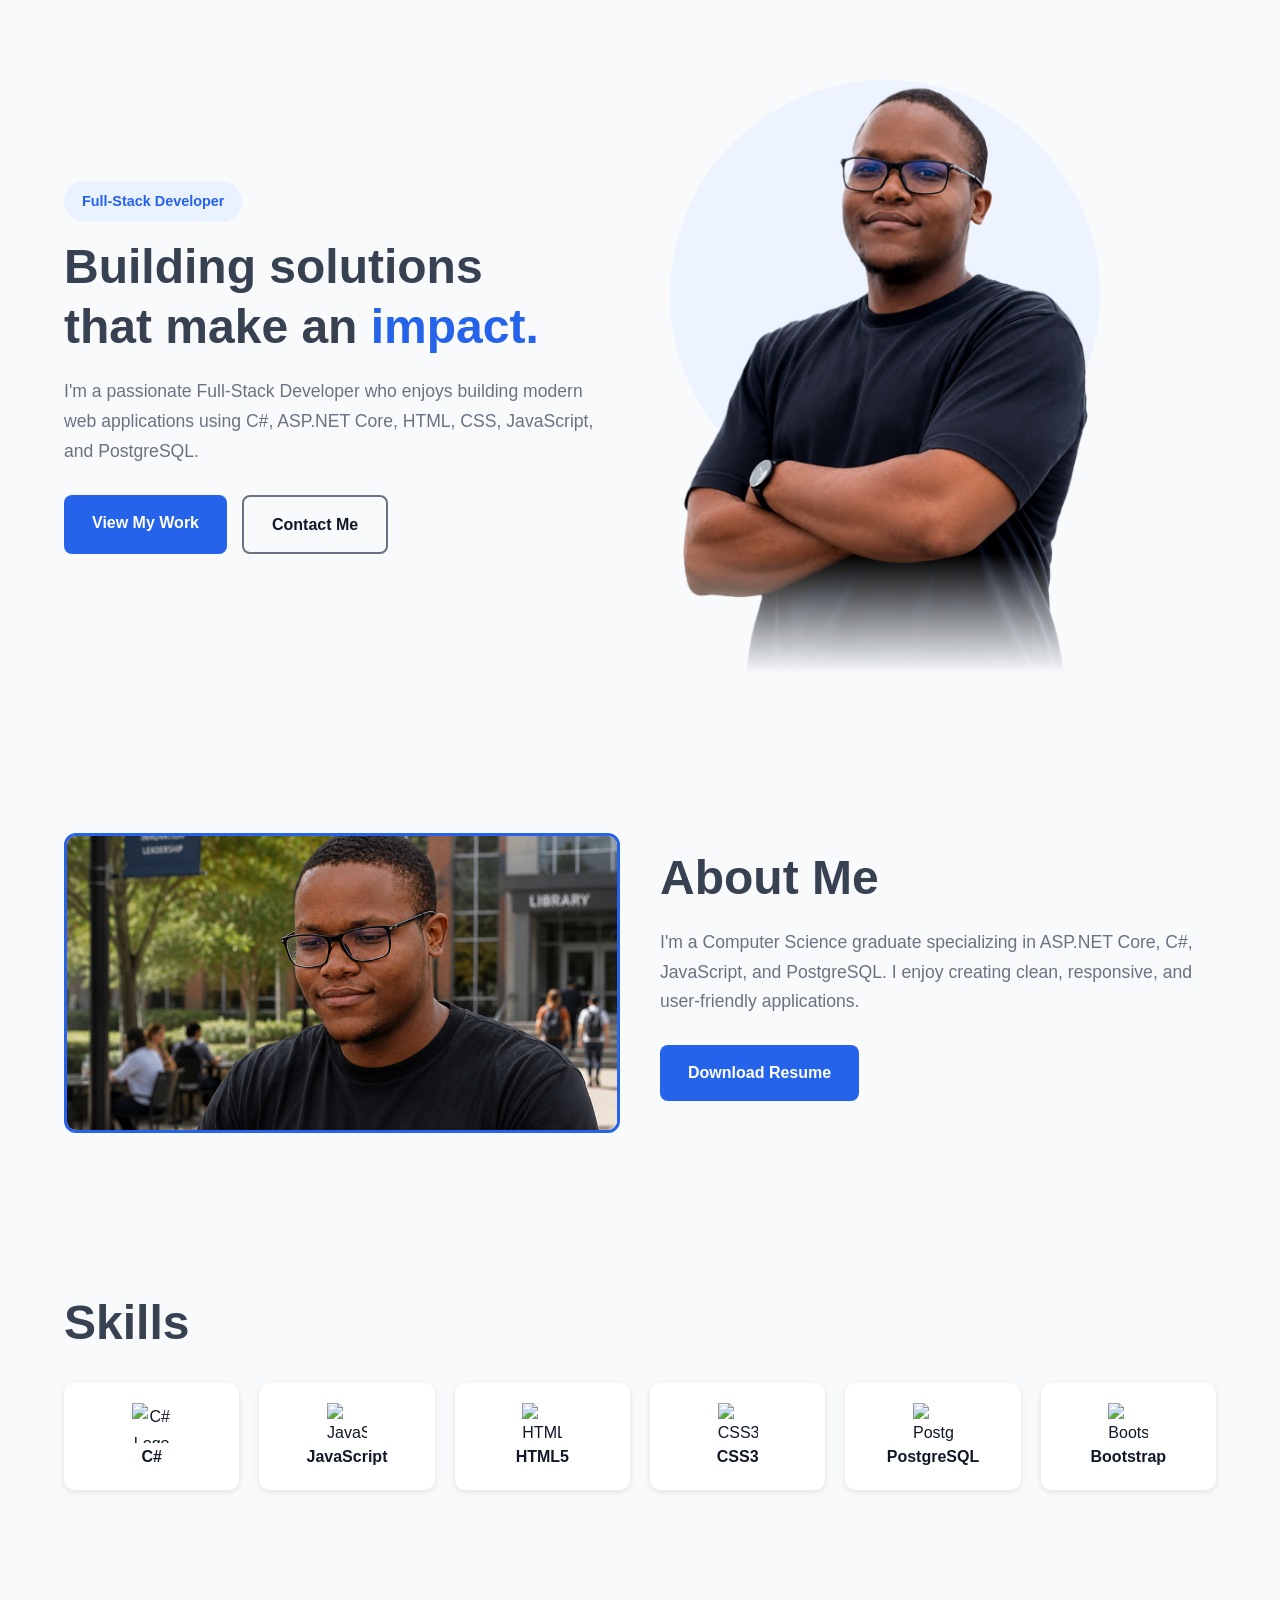
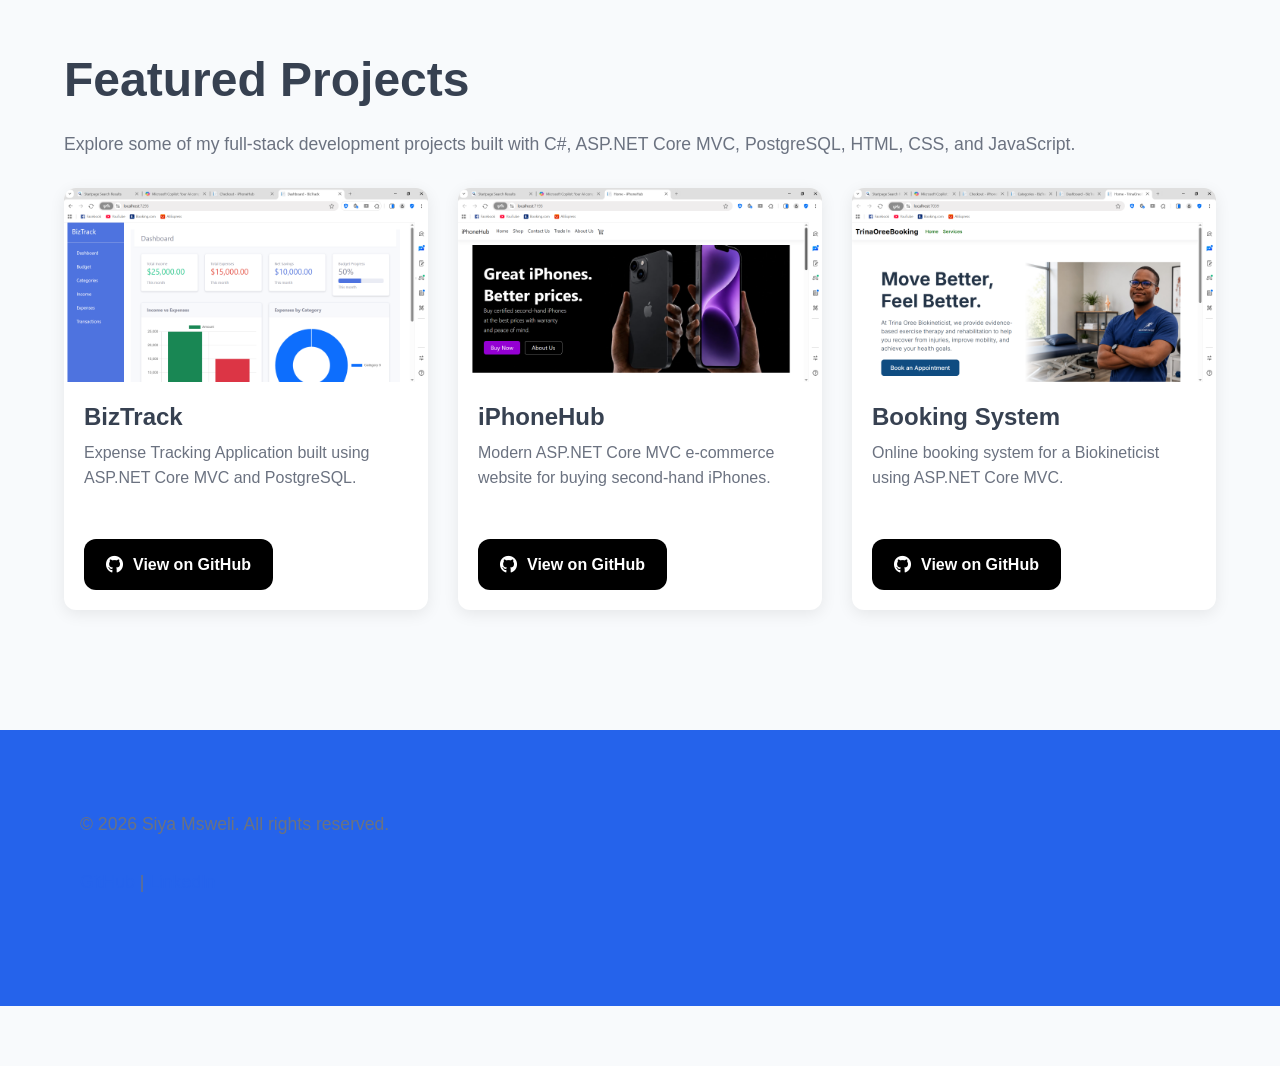
==== index.html @ 5620de7c "Refactor index.html structure and content" ====
<!DOCTYPE html>
<html lang="en">
<head>
  <meta charset="UTF-8">
  <meta name="viewport" content="width=device-width, initial-scale=1.0">
  <title>Home</title>

  <!-- Styles -->
  <link rel="stylesheet" href="style.css">
  <link rel="stylesheet" href="https://cdnjs.cloudflare.com/ajax/libs/font-awesome/6.7.2/css/all.min.css">
</head>
<body>

  <!-- HERO -->
  <section class="hero">
    <div class="container hero-grid">

      <!-- Hero Content -->
      <div class="hero-text fade-up">
        <span class="badge">Full-Stack Developer</span>
        <h1>
          Building solutions <br>
          that make an <span>impact.</span>
        </h1>
        <p>
          I'm a passionate Full-Stack Developer who enjoys building
          modern web applications using C#, ASP.NET Core, HTML, CSS,
          JavaScript, and PostgreSQL.
        </p>
        <div class="buttons">
          <a href="projects.html" class="btn-primary">View My Work</a>
          <a href="contact.html" class="btn-outline">Contact Me</a>
        </div>
      </div>

      <!-- Hero Image -->
      <div class="hero-image fade-right">
        <div class="circle"></div>
        <img src="Heroman.png" alt="Illustration of a Full-Stack Developer">
      </div>

    </div>
  </section>

  <!-- ABOUT -->
  <section class="about container">
    <div class="about-grid">

      <div class="about-image fade-left">
        <img src="AboutUs.png" alt="About Me">
      </div>

      <div class="about-text fade-right">
        <div class="section-title">
          <h1>About Me</h1>
        </div>
        <p>
          I'm a Computer Science graduate specializing in
          ASP.NET Core, C#, JavaScript, and PostgreSQL.
          I enjoy creating clean, responsive, and user-friendly applications.
        </p>
        <div class="buttons">
          <a href="Siyabonga J Msweli CV (2026).pdf" download class="btn-primary">
            Download Resume
          </a>
        </div>
      </div>

    </div>
  </section>

  <!-- SKILLS -->
  <section class="skills container">
    <div class="section-title fade-up">
      <h1>Skills</h1>
    </div>

    <div class="skills-grid">
      <div class="skill fade-up">
        <img src="https://cdn.jsdelivr.net/gh/devicons/devicon/icons/csharp/csharp-original.svg" alt="C# Logo">
        <span>C#</span>
      </div>
      <div class="skill fade-up">
        <img src="https://cdn.jsdelivr.net/gh/devicons/devicon/icons/javascript/javascript-original.svg" alt="JavaScript Logo">
        <span>JavaScript</span>
      </div>
      <div class="skill fade-up">
        <img src="https://cdn.jsdelivr.net/gh/devicons/devicon/icons/html5/html5-original.svg" alt="HTML5 Logo">
        <span>HTML5</span>
      </div>
      <div class="skill fade-up">
        <img src="https://cdn.jsdelivr.net/gh/devicons/devicon/icons/css3/css3-original.svg" alt="CSS3 Logo">
        <span>CSS3</span>
      </div>
      <div class="skill fade-up">
        <img src="https://cdn.jsdelivr.net/gh/devicons/devicon/icons/postgresql/postgresql-original.svg" alt="PostgreSQL Logo">
        <span>PostgreSQL</span>
      </div>
      <div class="skill fade-up">
        <img src="https://cdn.jsdelivr.net/gh/devicons/devicon/icons/bootstrap/bootstrap-original.svg" alt="Bootstrap Logo">
        <span>Bootstrap</span>
      </div>
    </div>
  </section>

  <!-- PROJECTS -->
  <section class="projects container">
    <div class="section-title fade-up">
      <h1>Featured Projects</h1>
      <p>
        Explore some of my full-stack development projects built with
        C#, ASP.NET Core MVC, PostgreSQL, HTML, CSS, and JavaScript.
      </p>
    </div>

    <div class="project-grid">

      <!-- BizTrack -->
      <div class="project-card fade-up">
        <img src="BizTrack pic.png" alt="BizTrack Project Screenshot">
        <div class="content">
          <h3>BizTrack</h3>
          <p>Expense Tracking Application built using ASP.NET Core MVC and PostgreSQL.</p>
          <a href="https://github.com/composure21/BizTrack" target="_blank" rel="noopener noreferrer" class="github-btn">
            <i class="fab fa-github"></i>
            <span>View on GitHub</span>
          </a>
        </div>
      </div>

      <!-- iPhoneHub -->
      <div class="project-card fade-up">
        <img src="iPhoneHub Pic.png" alt="iPhoneHub Project Screenshot">
        <div class="content">
          <h3>iPhoneHub</h3>
          <p>Modern ASP.NET Core MVC e-commerce website for buying second-hand iPhones.</p>
          <a href="https://github.com/composure21/iPhoneHub" target="_blank" rel="noopener noreferrer" class="github-btn">
            <i class="fab fa-github"></i>
            <span>View on GitHub</span>
          </a>
        </div>
      </div>

      <!-- Booking System -->
      <div class="project-card fade-up">
        <img src="TOB pic.png" alt="Booking System Project Screenshot">
        <div class="content">
          <h3>Booking System</h3>
          <p>Online booking system for a Biokineticist using ASP.NET Core MVC.</p>
          <a href="https://github.com/composure21/trinaoreebookingsystem" target="_blank" rel="noopener noreferrer" class="github-btn">
            <i class="fab fa-github"></i>
            <span>View on GitHub</span>
          </a>
        </div>
      </div>

    </div>
  </section>

<footer>
  <p>&copy; 2026 Siya Msweli. All rights reserved.</p>
  <p>
    <a href="https://github.com/composure21">GitHub</a> |
    <a href="https://linkedin.com/in/siya-msweli25">LinkedIn</a>
  </p>
</footer>
  
  <!-- INTERSECTION OBSERVER -->
  <script>
    const observer = new IntersectionObserver(entries => {
      entries.forEach(entry => {
        if (entry.isIntersecting) {
          entry.target.classList.add("show");
        }
      });
    }, { threshold: 0.2 });

    document.querySelectorAll(".fade-up, .fade-left, .fade-right")
      .forEach(el => observer.observe(el));
  </script>

</body>
</html>
---- style.css ----
html {
    font-size: 14px;
    position: relative;
    min-height: 100%;
}

@media (min-width: 768px) {
    html {
        font-size: 16px;
    }
}

:root {
    --primary: #2563eb; /* refined blue */
    --dark: #111827; /* deep gray for text */
    --gray: #6b7280; /* neutral gray for body text */
    --light: #f8fafc; /* soft background */
    --accent: #374151; /* accent for headings */
}

/* Reset */
* {
    margin: 0;
    padding: 0;
    box-sizing: border-box;
}

body {
    font-family: 'Inter', 'Segoe UI', sans-serif; /* modern, professional font */
    background: var(--light);
    color: var(--dark);
    margin-bottom: 60px;
    line-height: 1.7;
}

/* Navbar */
nav {
    background-color: #333;
    padding: 10px;
}

    nav ul {
        list-style: none;
        display: flex;
        justify-content: center;
        margin: 0;
        padding: 0;
    }

        nav ul li {
            margin: 0 15px;
        }

            nav ul li a {
                color: #fff;
                text-decoration: none;
                font-weight: bold;
            }

                nav ul li a:hover {
                    color: #00bfff;
                }

footer {
    background-color: #2563eb;
    color: #fff;
    text-align: center;
    padding: 80px;
    margin-top: 40px;
}

    footer a {
        color: #2563eb;
        text-decoration: none;
    }

        footer a:hover {
            text-decoration: underline;
        }

/* Global Typography */
h1, h2, h3, h4 {
    font-weight: 700;
    line-height: 1.25;
    margin-bottom: 20px;
    color: var(--accent);
    text-align: left;
}

h1 {
    font-size: 3rem;
}

h2 {
    font-size: 2.4rem;
    color: #fff;
}

h3 {
    font-size: 1.8rem;
}

h4 {
    font-size: 1.4rem;
}

    h1 span, h2 span, h3 span, h4 span {
        color: var(--primary);
    }

p {
    font-size: 1.1rem;
    color: var(--gray);
    margin-bottom: 28px;
    text-align: left;
}

/* Container */
.container {
    width: 90%;
    max-width: 1200px;
    margin: auto;
}

/* Section spacing */
section {
    padding: 80px 0;
}

/* Buttons */
.btn-primary {
    background: var(--primary);
    color: #fff;
    padding: 14px 28px;
    border-radius: 8px;
    text-decoration: none;
    font-weight: 600;
    transition: background 0.3s ease;
}

    .btn-primary:hover {
        background: #1e40af; /* darker blue hover */
    }

.btn-outline {
    border: 2px solid var(--gray);
    padding: 14px 28px;
    border-radius: 8px;
    text-decoration: none;
    color: var(--dark);
    font-weight: 600;
    transition: all 0.3s ease;
}

    .btn-outline:hover {
        background: var(--gray);
        color: #fff;
    }

/* Hero */
.hero-grid {
    display: grid;
    grid-template-columns: 1fr 1fr;
    align-items: center;
    gap: 60px;
}

.badge {
    display: inline-block;
    background: #eaf1ff;
    color: var(--primary);
    padding: 8px 18px;
    border-radius: 30px;
    font-size: .9rem;
    font-weight: 600;
    margin-bottom: 15px;
}

.hero-image img {
    width: 430px;
    border-radius: 12px;
    display: block;
    -webkit-mask-image: linear-gradient(to bottom, rgba(0,0,0,1) 80%, rgba(0,0,0,0) 100%);
    mask-image: linear-gradient(to bottom, rgba(0,0,0,1) 80%, rgba(0,0,0,0) 100%);
}

.circle {
    width: 430px;
    height: 430px;
    background: #edf4ff;
    border-radius: 50%;
    position: absolute;
    z-index: -1;
}

.buttons {
    display: flex;
    gap: 15px;
    margin-bottom: 18px;
}

.social-buttons {
    display: flex;
    gap: 15px;
    flex-wrap: wrap;
}

.btn-social {
    display: inline-flex;
    align-items: center;
    gap: 10px;
    padding: 12px 22px;
    border: 1px solid #d9e2f2;
    border-radius: 12px;
    background: #fff;
    color: var(--dark);
    text-decoration: none;
    font-weight: 600;
    transition: .3s ease;
}

    .btn-social i {
        font-size: 1.1rem;
        color: var(--primary);
    }

    .btn-social:hover {
        background: var(--primary);
        color: #fff;
        transform: translateY(-2px);
        border-color: var(--primary);
    }

        .btn-social:hover i {
            color: #fff;
        }

/* About */
.about-grid {
    display: grid;
    grid-template-columns: 1fr 1fr;
    gap: 40px;
    align-items: center;
}

.about-image img {
    width: 100%;
    height: 300px;
    object-fit: cover;
    border-radius: 12px;
    border: 3px solid var(--primary);
    display: block;
    margin: 0 auto;
}

.about-text .section-title {
    margin-bottom: 20px;
}

/* Info Cards */
.info-cards {
    display: grid;
    grid-template-columns: repeat(4, 1fr);
    gap: 20px;
    margin-top: 30px;
}

.card {
    background: #fff;
    padding: 25px;
    border-radius: 12px;
    box-shadow: 0 4px 12px rgba(0,0,0,.08);
    text-align: left;
    transition: transform 0.3s ease;
}

    .card:hover {
        transform: translateY(-5px);
    }

/* Skills */
.skills-grid {
    display: grid;
    grid-template-columns: repeat(6, 1fr);
    gap: 20px;
    margin-top: 30px;
}

.skill {
    background: #fff;
    padding: 20px;
    border-radius: 10px;
    text-align: center;
    font-size: 1rem;
    color: var(--dark);
    box-shadow: 0 2px 6px rgba(0,0,0,0.1);
    transition: transform 0.3s ease;
}

    .skill img {
        width: 40px;
        height: 40px;
        margin-bottom: 10px;
        display: block;
        margin: 0 auto;
    }

    .skill span {
        display: block;
        font-weight: 600;
    }

    .skill:hover {
        transform: translateY(-5px);
    }

/* Projects */
.project-grid {
    display: grid;
    grid-template-columns: repeat(3, 1fr);
    gap: 30px;
}

.project-card {
    background: #fff;
    border-radius: 12px;
    overflow: hidden;
    box-shadow: 0 4px 16px rgba(0,0,0,.08);
    text-align: left;
    transition: transform 0.3s ease;
}

    .project-card:hover {
        transform: translateY(-5px);
    }

    .project-card img {
        width: 100%;
        display: block;
    }

.github-btn {
    display: inline-flex;
    align-items: center;
    justify-content: center;
    gap: 10px;
    padding: 12px 22px;
    margin-top: 20px;
    background: #000;
    color: #fff;
    text-decoration: none;
    border-radius: 12px;
    font-weight: 600;
    transition: all 0.3s ease;
}

    .github-btn i {
        font-size: 1.1rem;
    }

    .github-btn:hover {
        background: #24292f; /* GitHub dark gray */
        color: #fff;
        transform: translateY(-2px);
        box-shadow: 0 8px 20px rgba(0, 0, 0, 0.2);
    }

    .github-btn:active {
        transform: translateY(0);
    }

.content {
    padding: 20px;
}

    .content h3 {
        font-size: 1.5rem;
        font-weight: 600;
        margin-bottom: 8px;
        color: var(--accent);
    }

    .content p {
        font-size: 1rem;
        color: var(--gray);
        line-height: 1.6;
    }

/* Contact */
.contact-grid {
    display: grid;
    grid-template-columns: 1fr 1fr;
    gap: 40px;
    align-items: center;
}

.contact-card {
    background: linear-gradient(135deg, #2563eb, #1d4ed8);
    color: #fff;
    padding: 40px;
    border-radius: 24px;
    box-shadow: 0 15px 40px rgba(37, 99, 235, 0.25);
}

    .contact-card h2 {
        margin-bottom: 20px;
        font-size: 2rem;
        font-weight: 700;
    }

.contact-details {
    display: flex;
    flex-direction: column;
    gap: 12px;
}
/* tightened gap */
.contact-item {
    display: flex;
    align-items: center;
    gap: 14px;
    padding: 12px;
    border-radius: 12px;
    background: rgba(255, 255, 255, 0.08);
    transition: all 0.3s ease;
}

    .contact-item:hover {
        background: rgba(255, 255, 255, 0.15);
        transform: translateX(6px);
    }

    .contact-item i {
        width: 46px;
        height: 46px;
        display: flex;
        align-items: center;
        justify-content: center;
        border-radius: 50%;
        background: rgba(255, 255, 255, 0.18);
        font-size: 1.2rem;
        color: #fff;
    }

    .contact-item h4 {
        margin: 0 0 2px;
        font-size: 1rem;
        font-weight: 600;
        color: #f8fafc;
    }

    .contact-item a {
        color: #f8fafc;
        text-decoration: none;
        font-size: 0.95rem;
    }

        .contact-item a:hover {
            color: #f8fafc;
            text-decoration: underline;
        }



/* Fade Animation */
.fade-up,
.fade-left,
.fade-right {
    opacity: 0;
    transition: 1s ease;
}

.fade-up {
    transform: translateY(40px);
}

.fade-left {
    transform: translateX(-50px);
}

.fade-right {
    transform: translateX(50px);
}

.show {
    opacity: 1;
    transform: translate(0);
}

/* Responsive */
@media(max-width: 992px) {
    .hero-grid,
    .about-grid,
    .project-grid,
    .contact-grid {
        grid-template-columns: 1fr;
    }

    .info-cards {
        grid-template-columns: repeat(2, 1fr);
    }

    h1 {
        font-size: 2.4rem;
    }
}

@media(max-width: 768px) {
    .info-cards {
        grid-template-columns: 1fr;
    }

    .hero-image img {
        width: 280px;
    }

    .circle {
        width: 300px;
        height: 300px;
    }
}
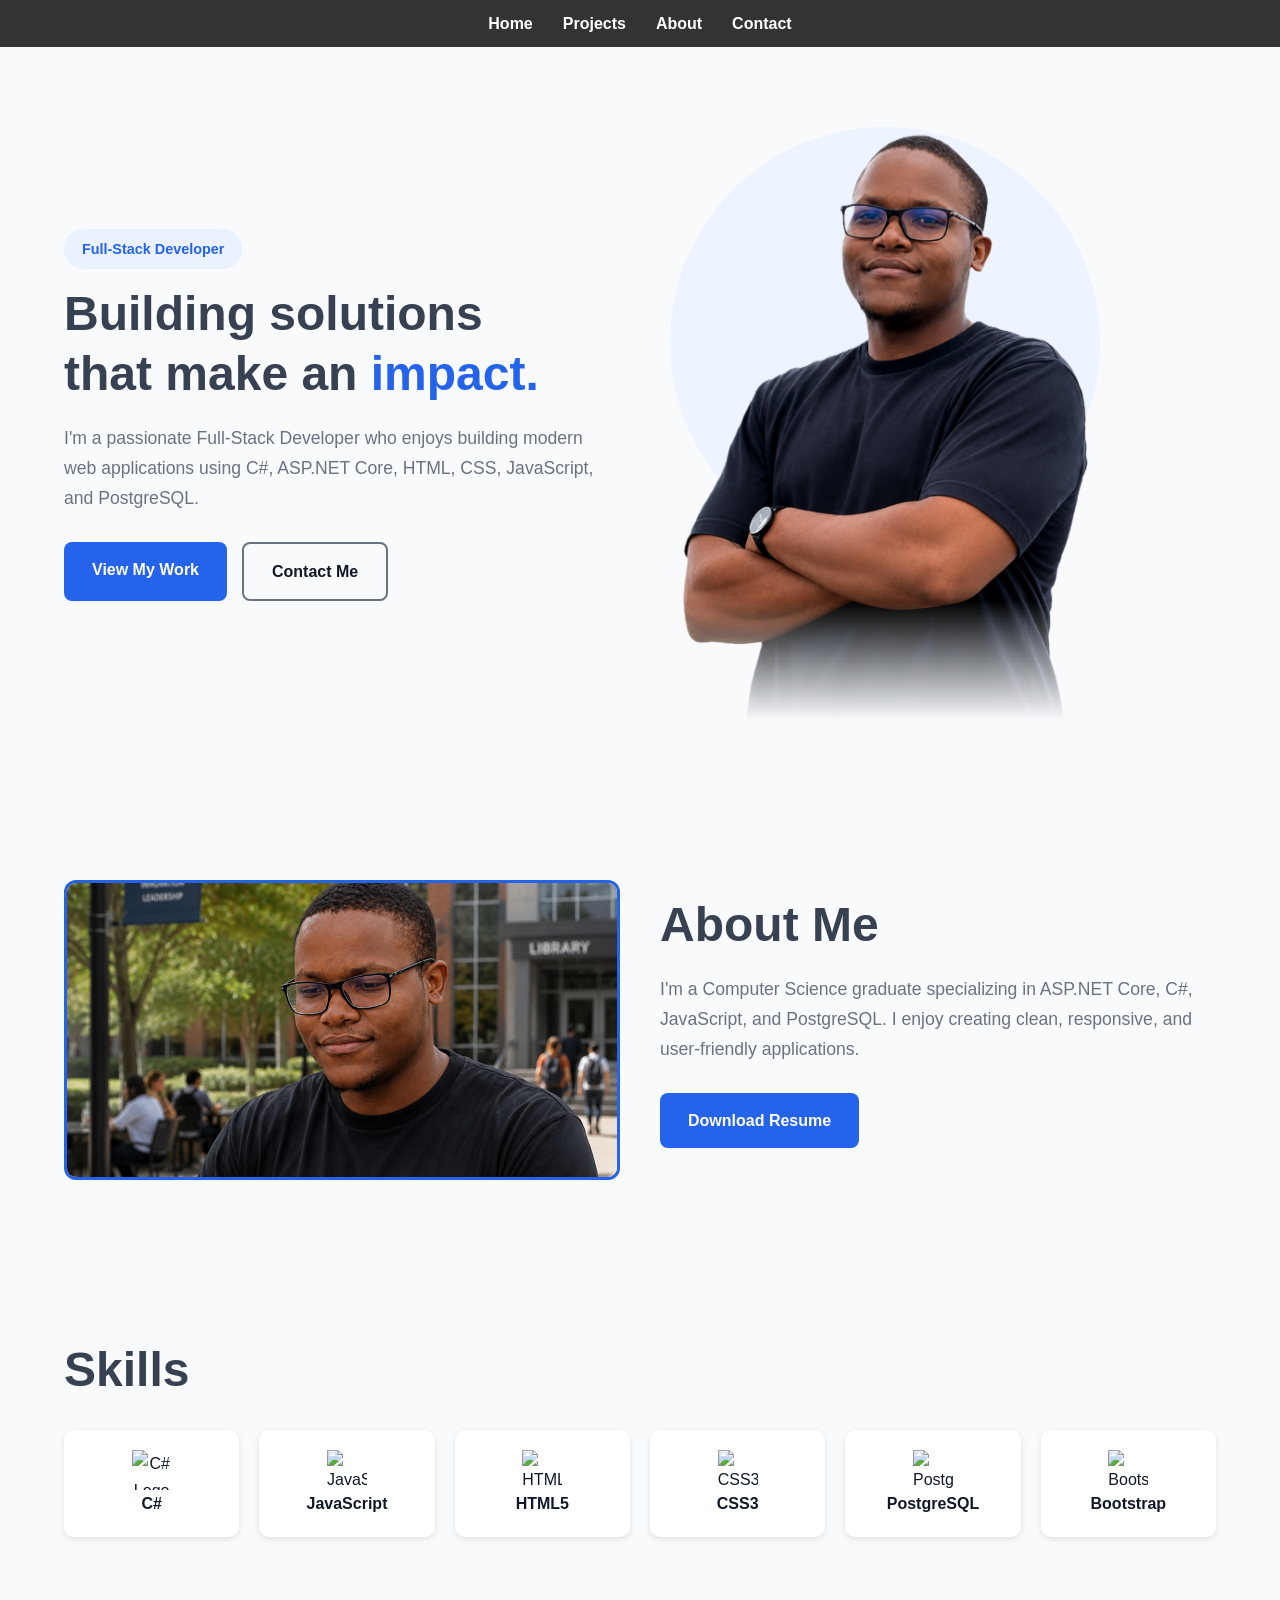
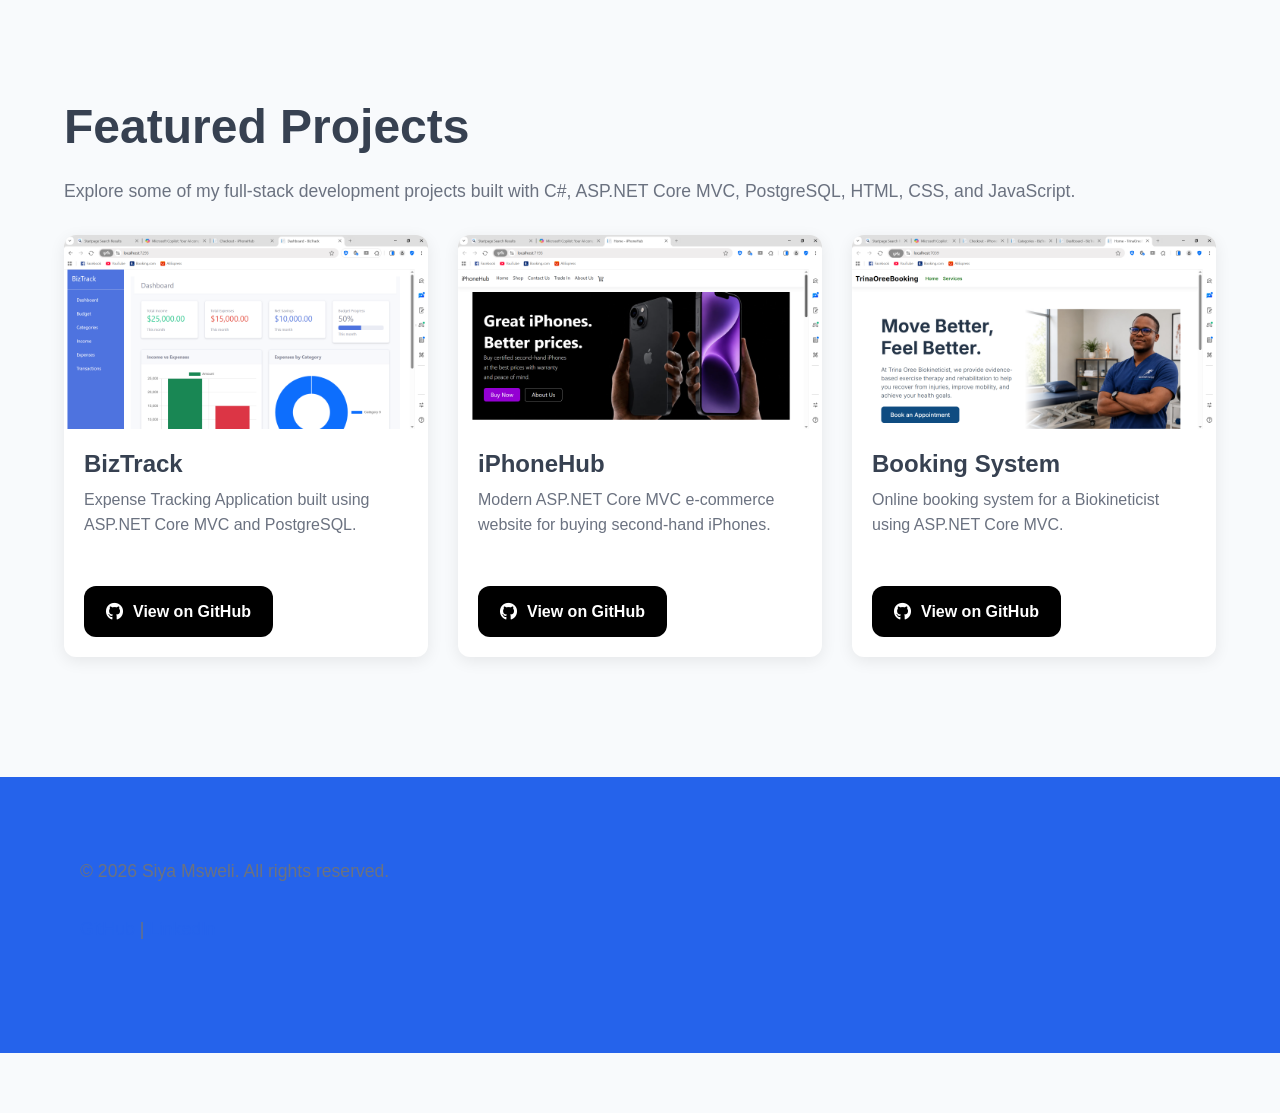
==== commit 94ba685f: "Add navigation menu to index.html Added navigation menu with links to Home, Projects, About, and Con" ====
--- a/index.html
+++ b/index.html
@@ -1,4 +1,14 @@
 <!DOCTYPE html>
+
+<nav>
+  <ul>
+    <li><a href="index.html">Home</a></li>
+    <li><a href="projects.html">Projects</a></li>
+    <li><a href="about.html">About</a></li>
+    <li><a href="contact.html">Contact</a></li>
+  </ul>
+</nav>
+
 <html lang="en">
 <head>
   <meta charset="UTF-8">
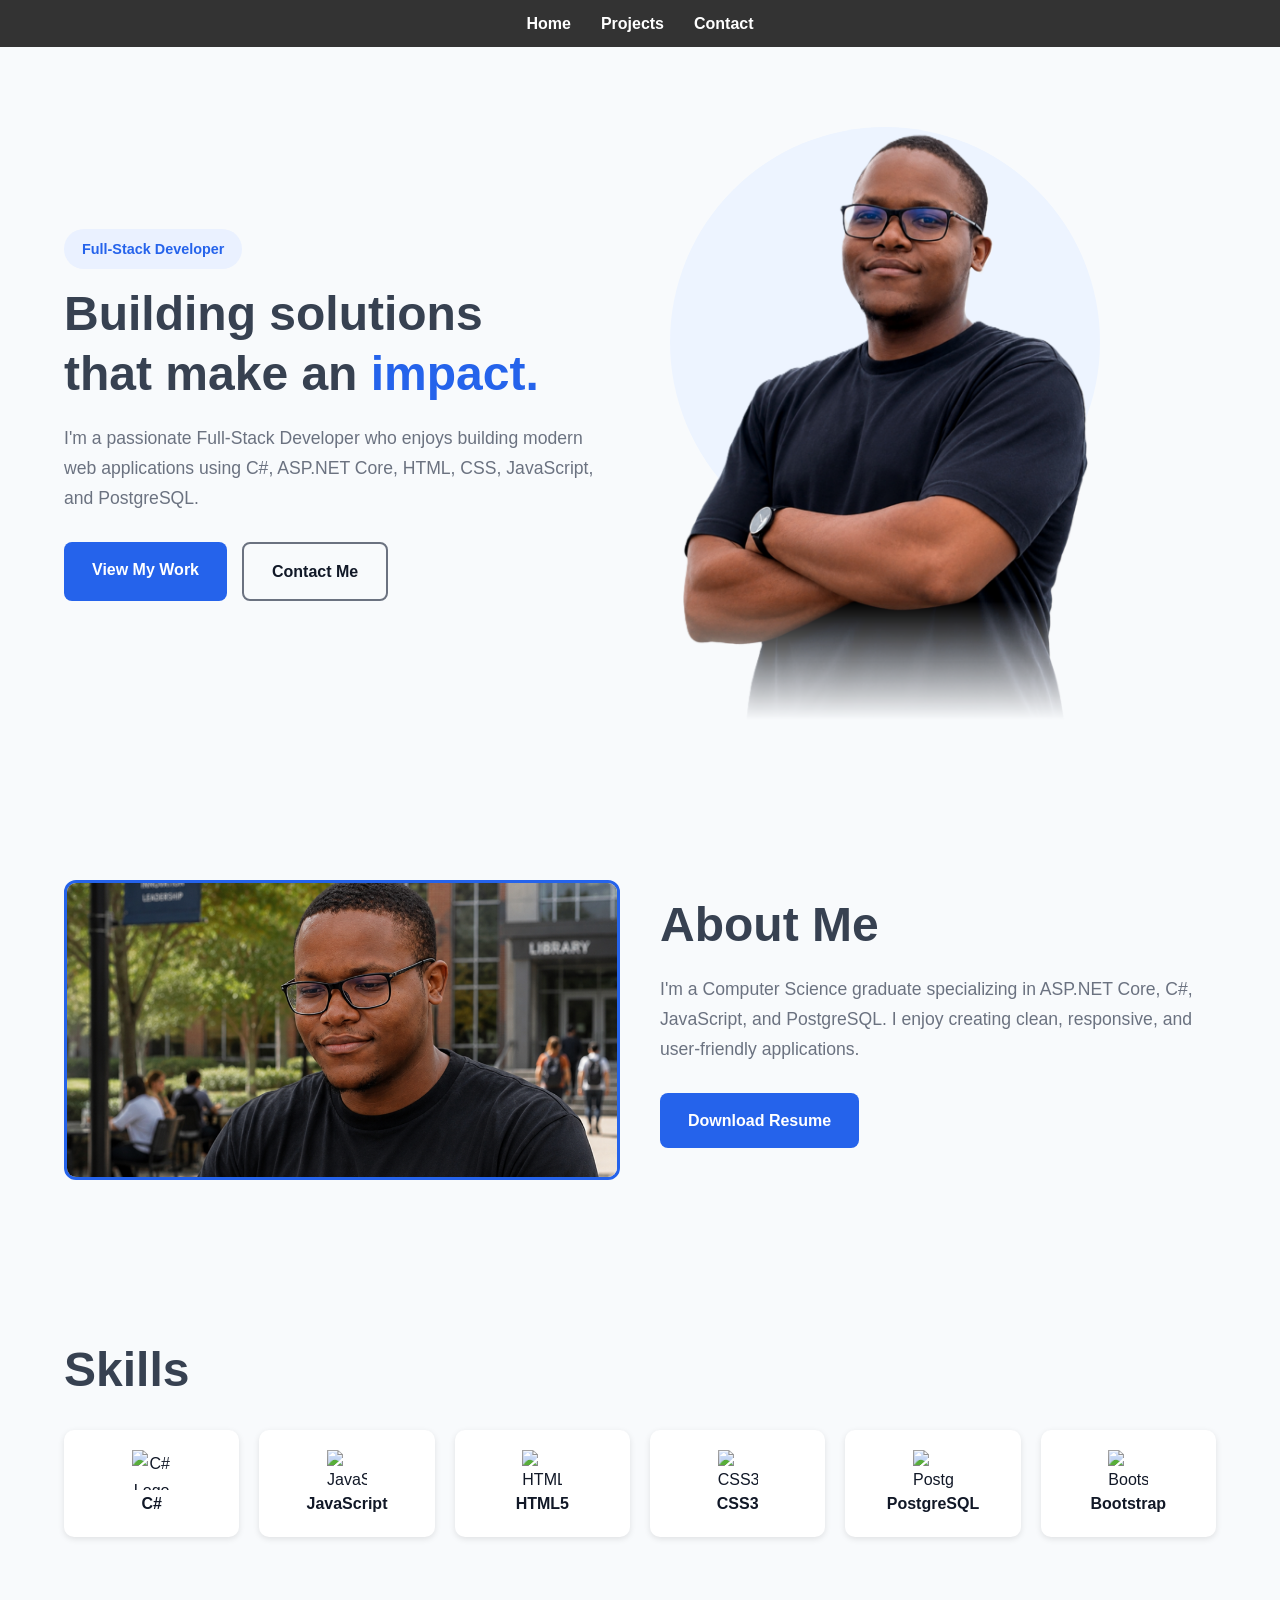
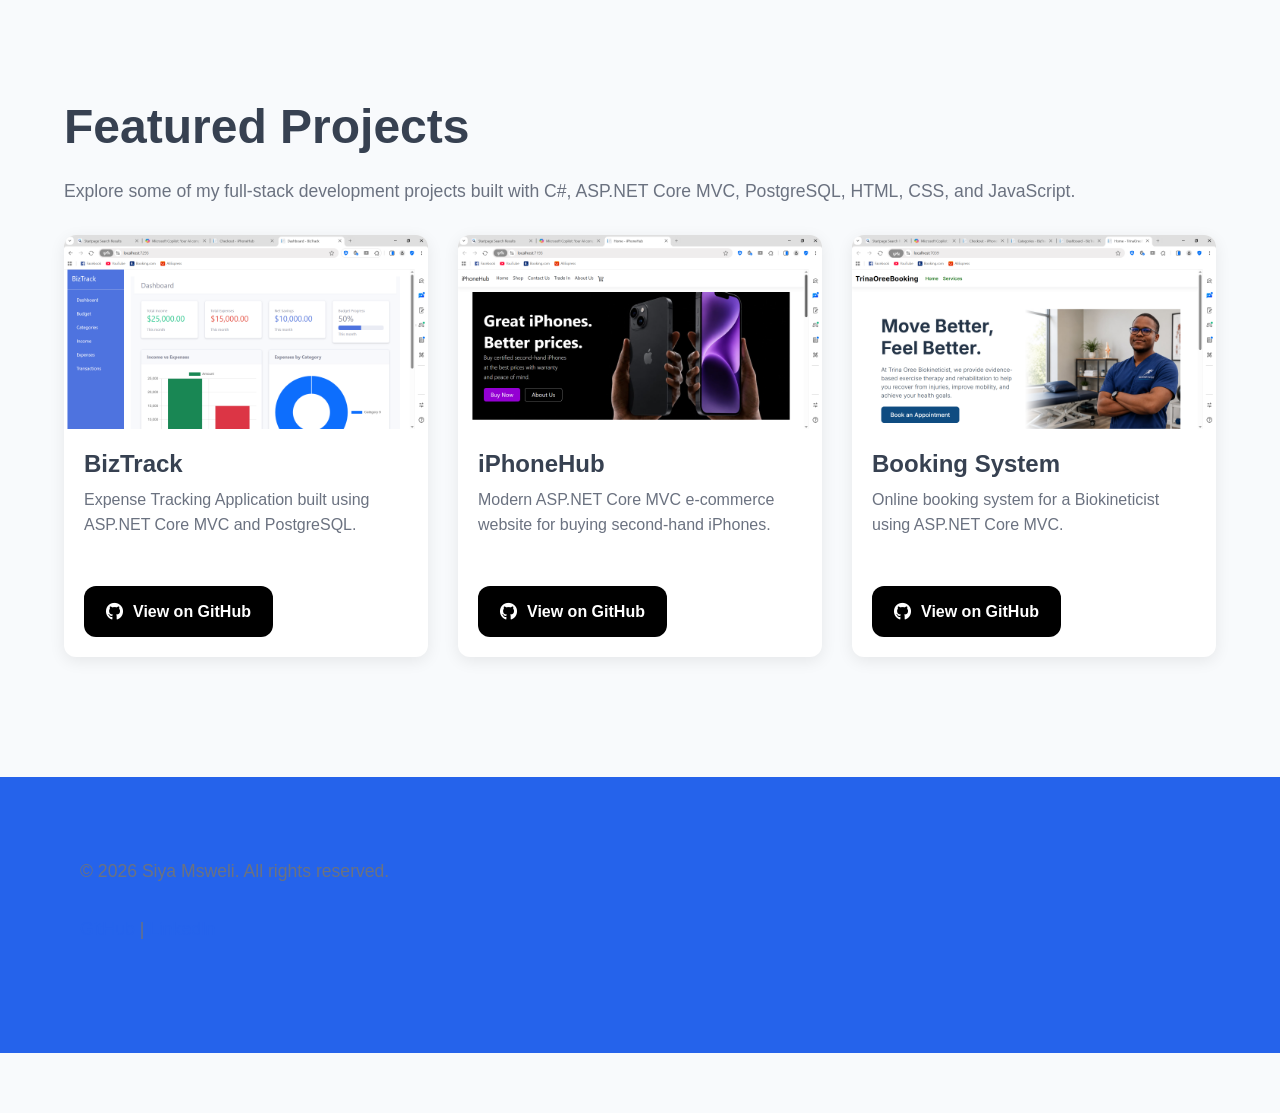
==== commit 127c7c05: "Remove About link from navigation" ====
--- a/index.html
+++ b/index.html
@@ -4,7 +4,6 @@
   <ul>
     <li><a href="index.html">Home</a></li>
     <li><a href="projects.html">Projects</a></li>
-    <li><a href="about.html">About</a></li>
     <li><a href="contact.html">Contact</a></li>
   </ul>
 </nav>
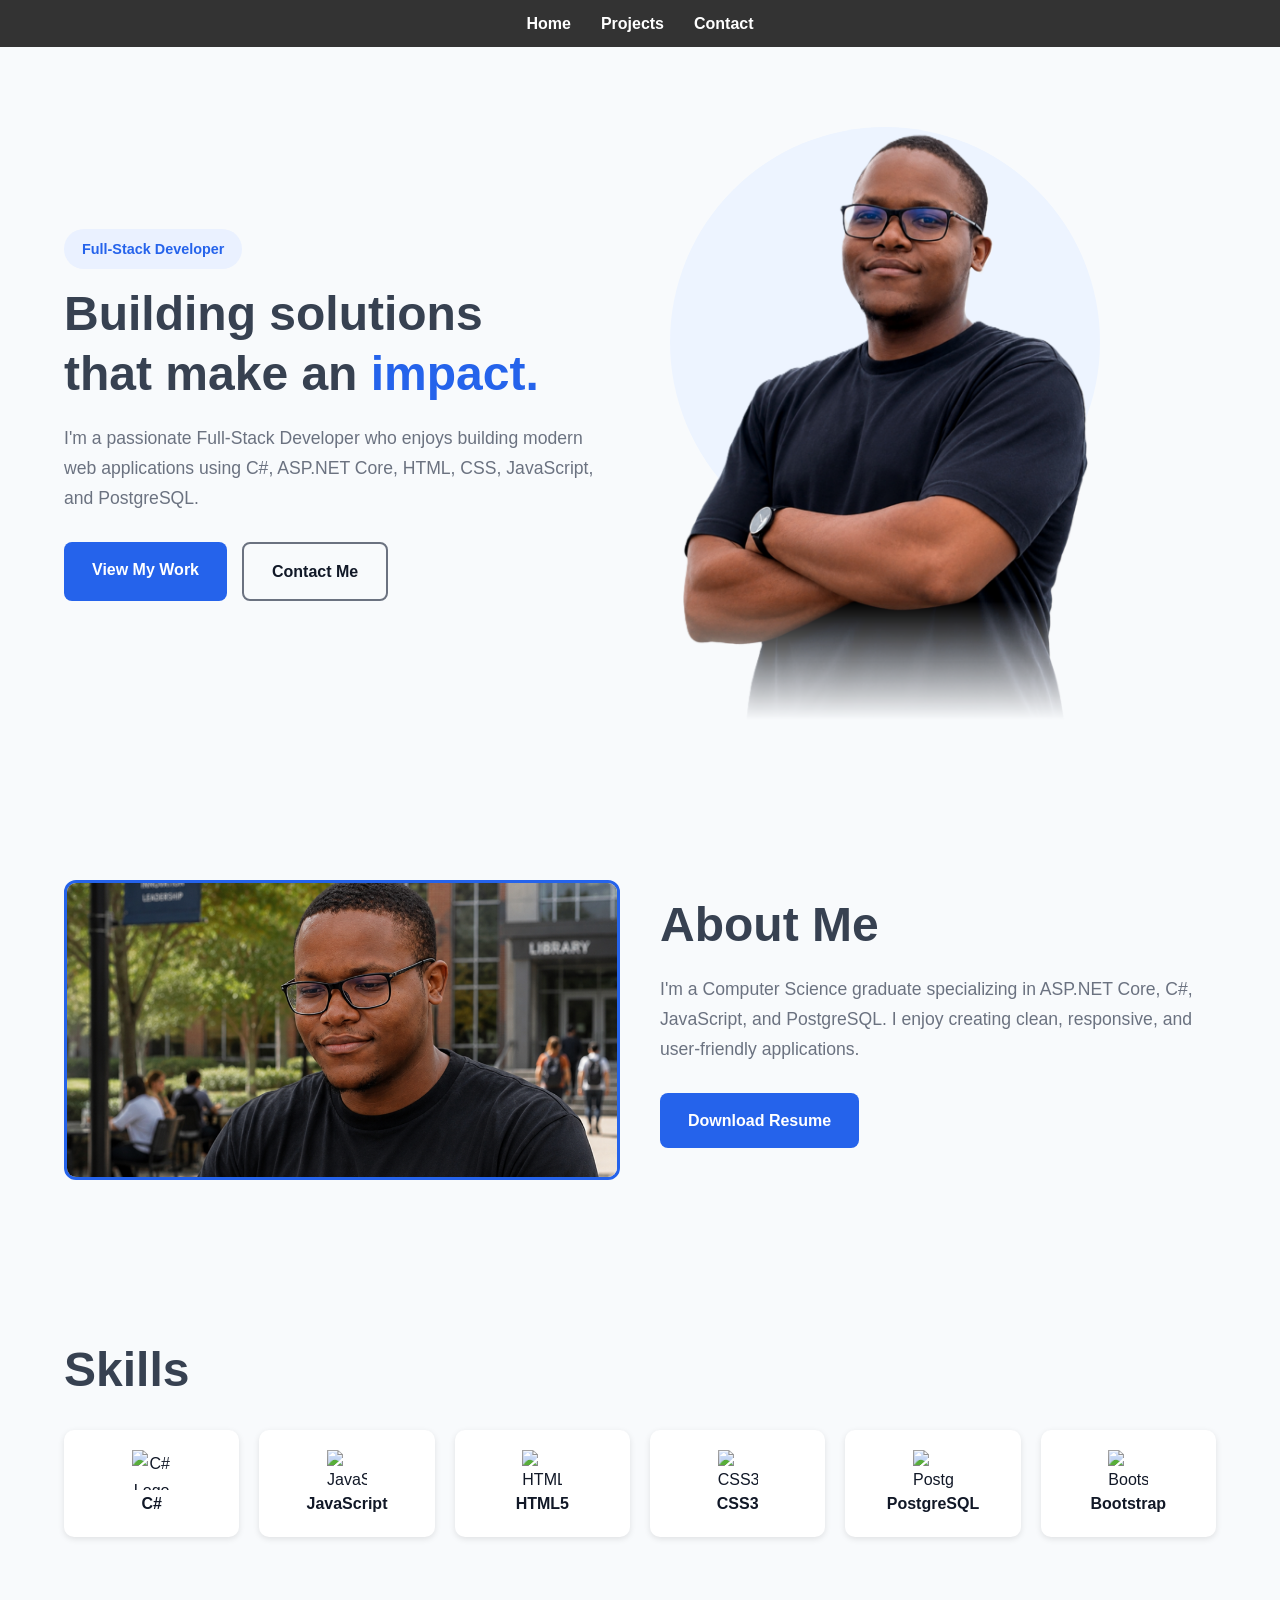
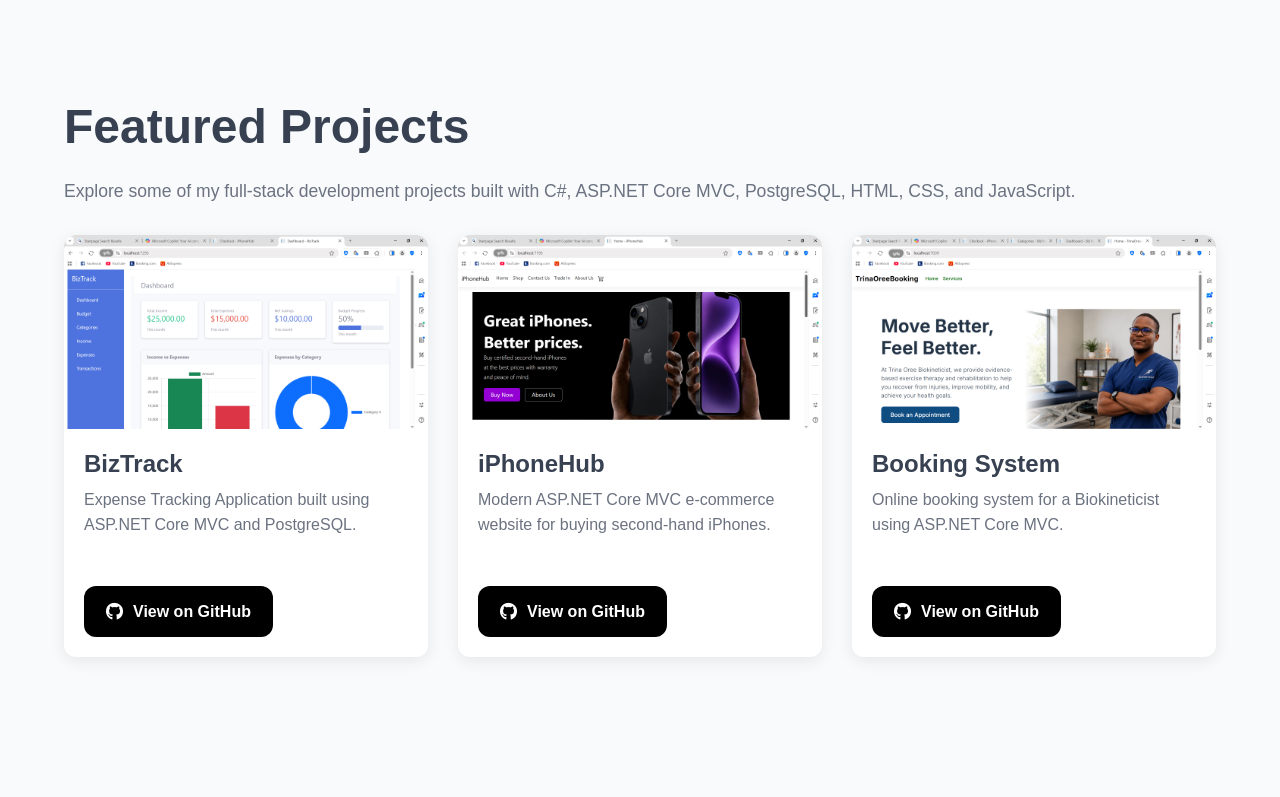
==== commit 23466665: "Remove footer from index.html Removed footer section containing copyright and social links." ====
--- a/index.html
+++ b/index.html
@@ -165,14 +165,6 @@
 
     </div>
   </section>
-
-<footer>
-  <p>&copy; 2026 Siya Msweli. All rights reserved.</p>
-  <p>
-    <a href="https://github.com/composure21">GitHub</a> |
-    <a href="https://linkedin.com/in/siya-msweli25">LinkedIn</a>
-  </p>
-</footer>
   
   <!-- INTERSECTION OBSERVER -->
   <script>
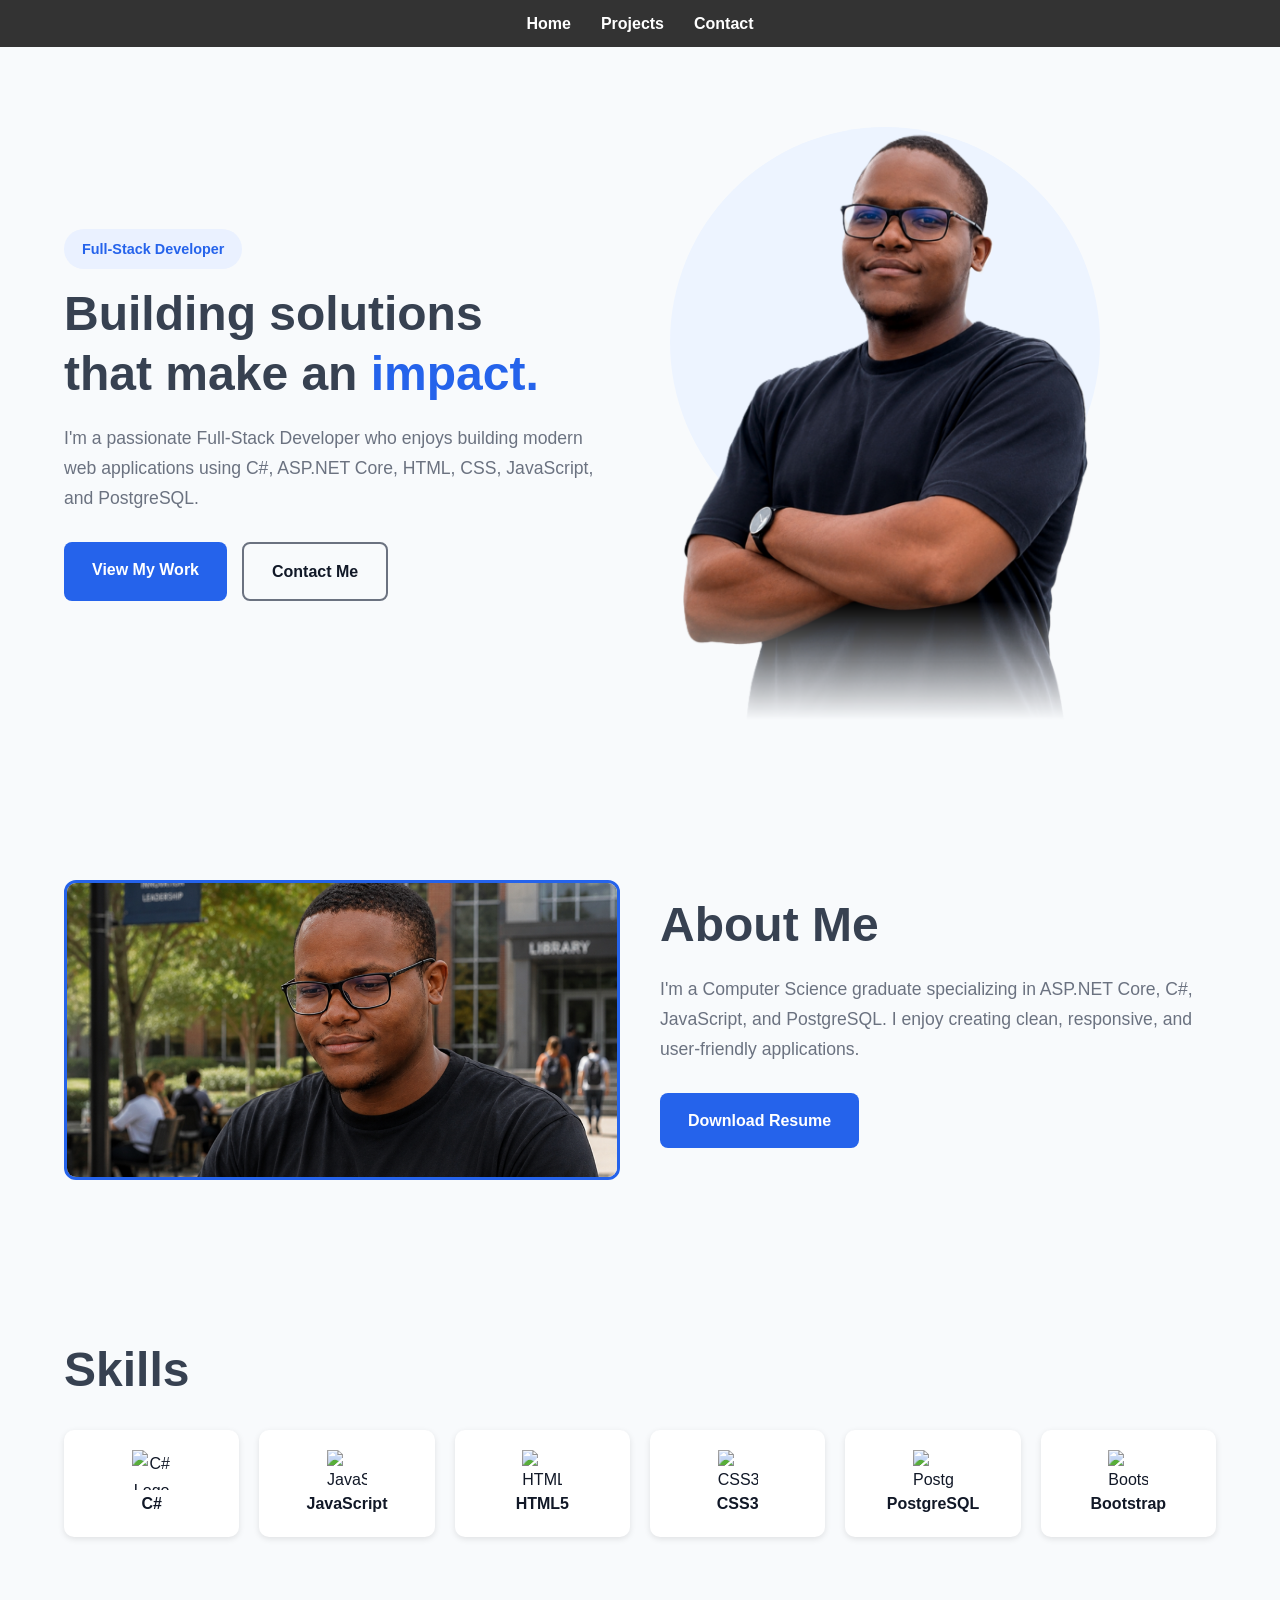
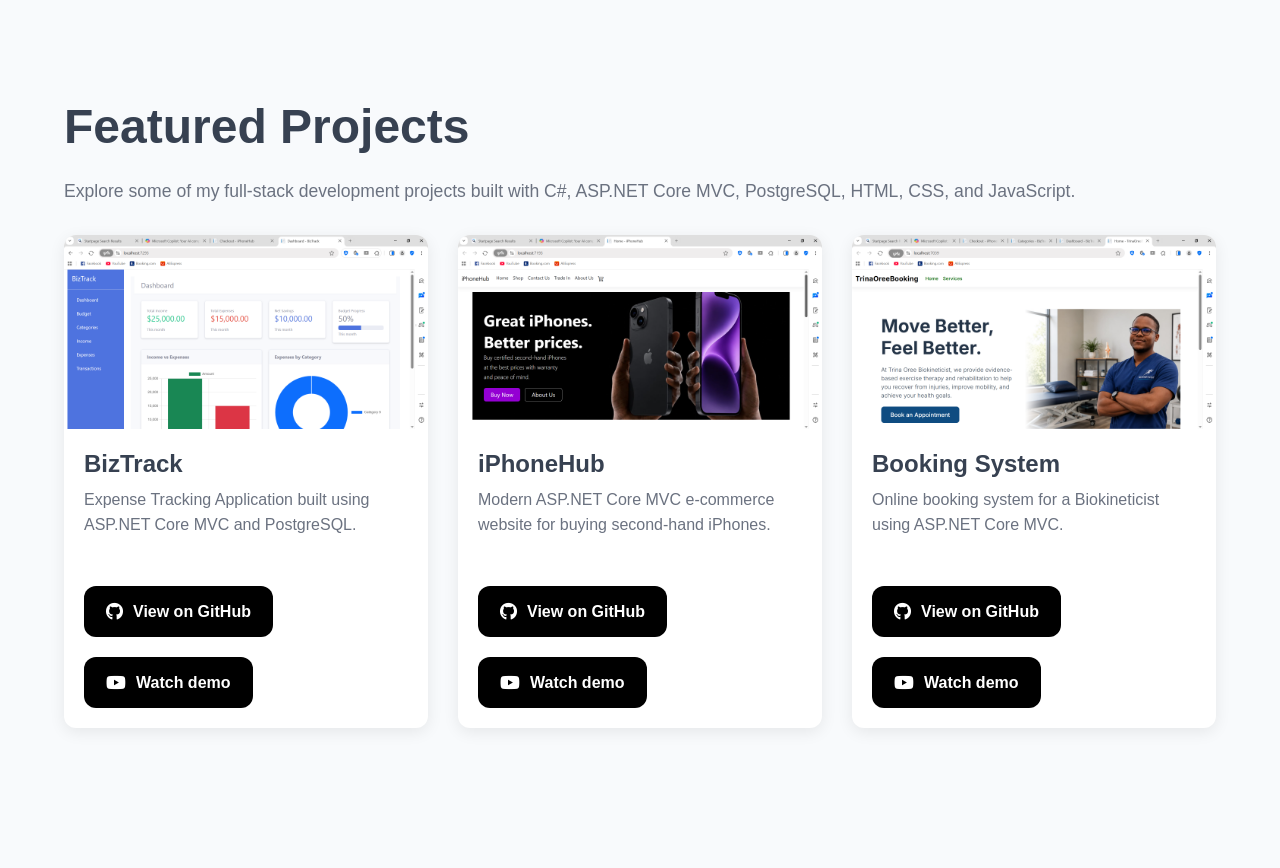
==== commit e5603f89: "Add YouTube demo links for multiple projects" ====
--- a/index.html
+++ b/index.html
@@ -69,7 +69,7 @@
           I enjoy creating clean, responsive, and user-friendly applications.
         </p>
         <div class="buttons">
-          <a href="Siyabonga J Msweli CV (2026).pdf" download class="btn-primary">
+          <a href="Siyabonga Msweli CV.pdf" download class="btn-primary">
             Download Resume
           </a>
         </div>
@@ -134,6 +134,16 @@
             <i class="fab fa-github"></i>
             <span>View on GitHub</span>
           </a>
+
+          <a href="https://youtu.be/LDBdZJzFAr0"
+   target="_blank"
+   rel="noopener noreferrer"
+   class="github-btn">
+
+    <i class="fab fa-youtube"></i>
+    <span>Watch demo</span>
+</a>
+          
         </div>
       </div>
 
@@ -147,6 +157,15 @@
             <i class="fab fa-github"></i>
             <span>View on GitHub</span>
           </a>
+
+          <a href="https://youtu.be/_Ds0LFJCvX8"
+   target="_blank"
+   rel="noopener noreferrer"
+   class="github-btn">
+
+    <i class="fab fa-youtube"></i>
+    <span>Watch demo</span>
+</a>
         </div>
       </div>
 
@@ -160,6 +179,16 @@
             <i class="fab fa-github"></i>
             <span>View on GitHub</span>
           </a>
+
+          <a href="https://youtu.be/7_pyYXWZtV8"
+   target="_blank"
+   rel="noopener noreferrer"
+   class="github-btn">
+
+    <i class="fab fa-youtube"></i>
+    <span>Watch demo</span>
+</a>
+          
         </div>
       </div>
 
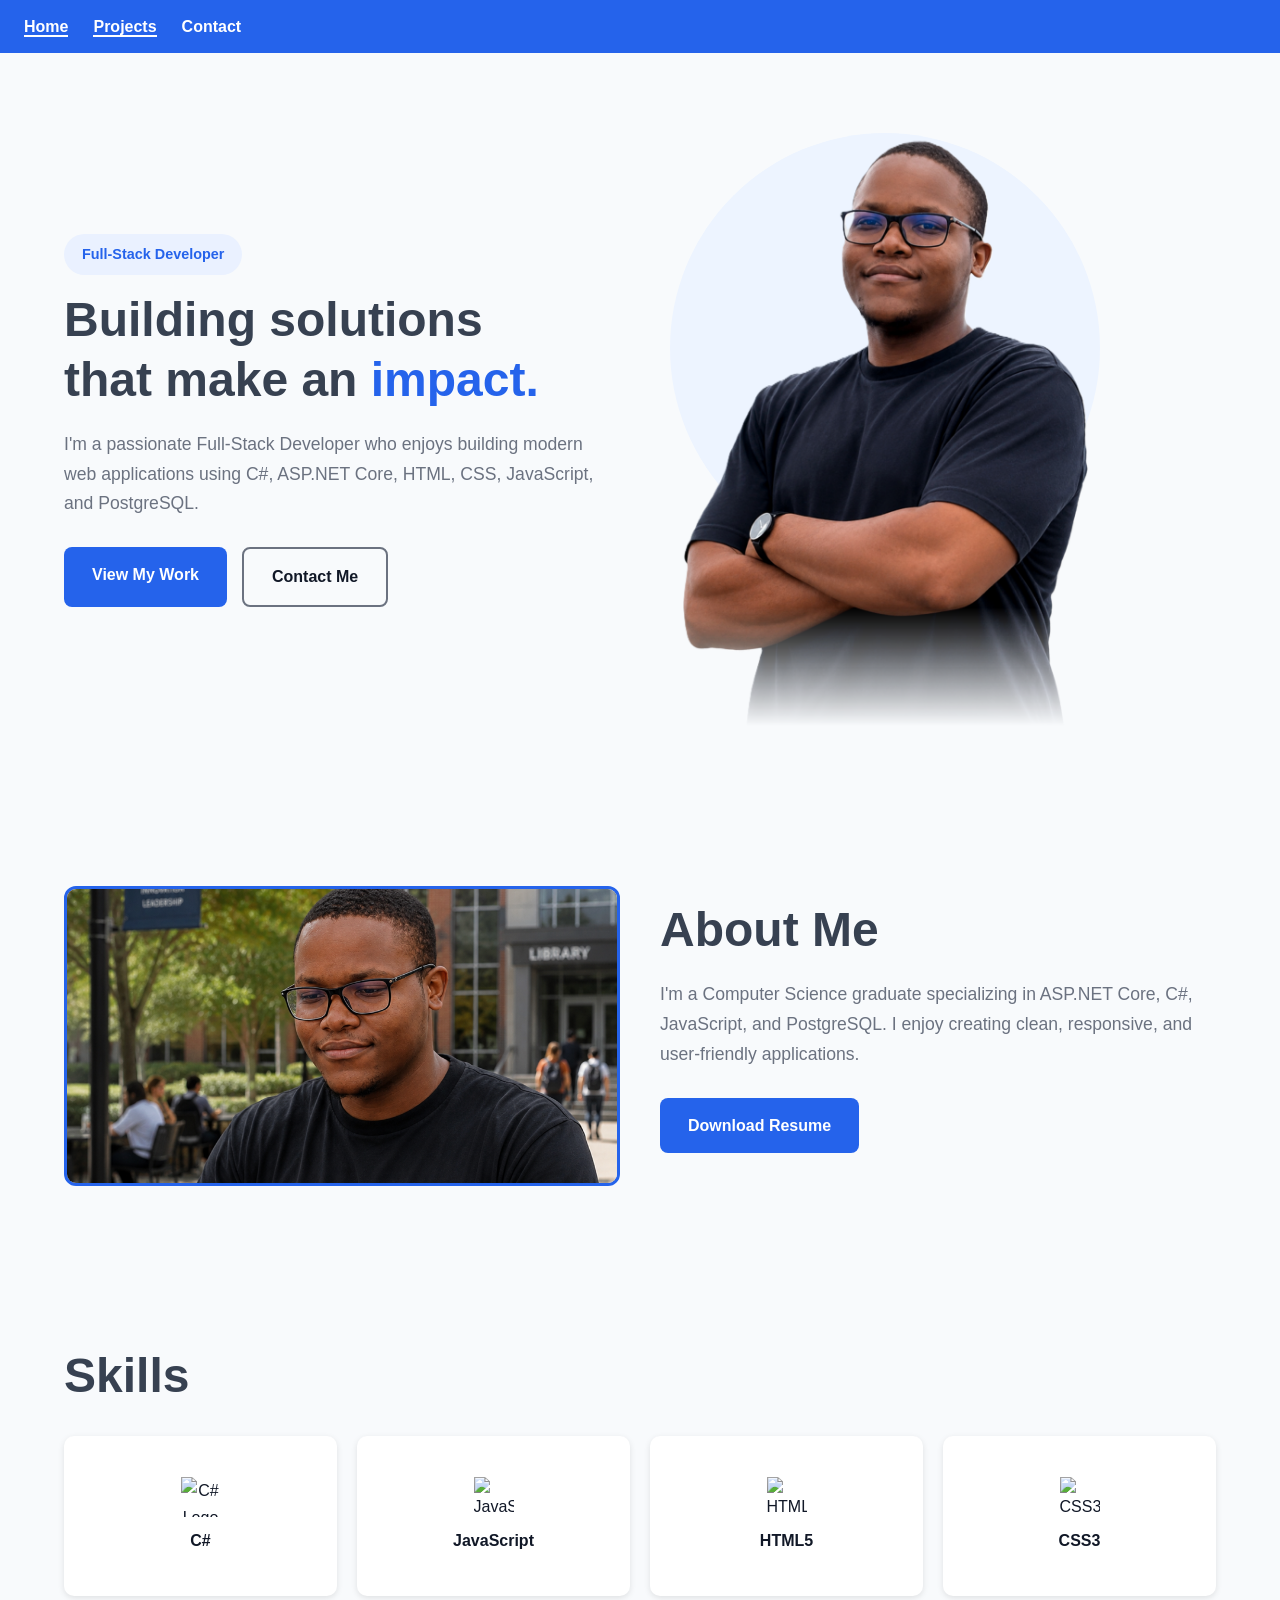
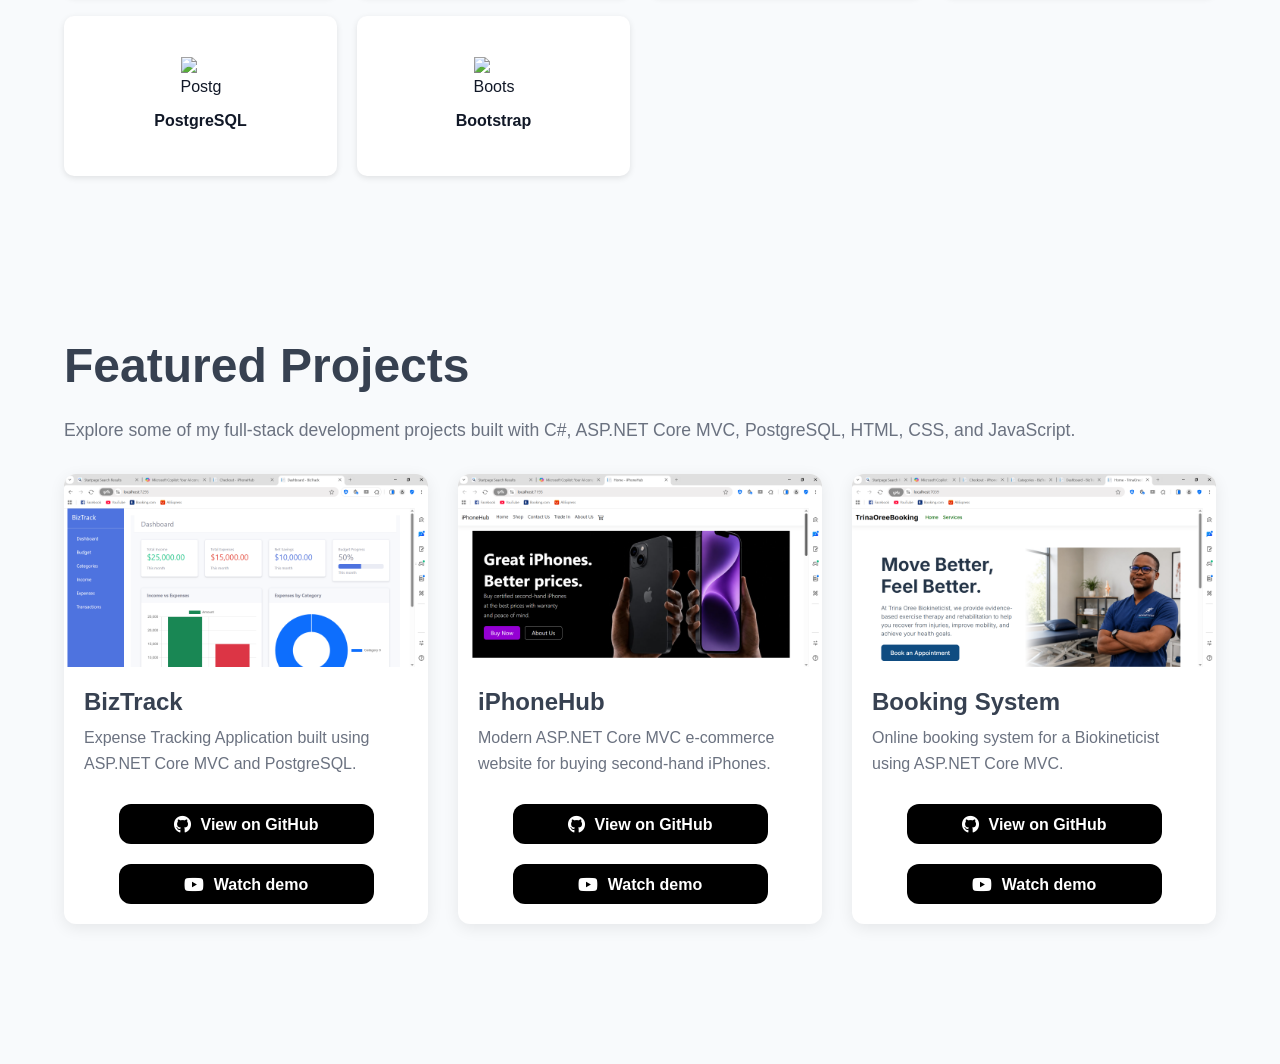
==== commit e6da2596: "Refactor navigation links in index.html Updated navigation links with a new class for styling." ====
--- a/index.html
+++ b/index.html
@@ -1,11 +1,11 @@
 <!DOCTYPE html>
 
 <nav>
-  <ul>
-    <li><a href="index.html">Home</a></li>
-    <li><a href="projects.html">Projects</a></li>
-    <li><a href="contact.html">Contact</a></li>
-  </ul>
+    <ul class="nav-links">
+        <li><a href="index.html" class="active">Home</a></li>
+        <li><a href="projects.html" class="active">Projects</a></li>
+        <li><a href="contact.html">Contact</a></li>
+    </ul>
 </nav>
 
 <html lang="en">
--- a/style.css
+++ b/style.css
@@ -31,50 +31,63 @@
     color: var(--dark);
     margin-bottom: 60px;
     line-height: 1.7;
+
+    main {
+        flex: 1; /* pushes footer down */
+    }
 }
 
 /* Navbar */
 nav {
-    background-color: #333;
-    padding: 10px;
-}
-
-    nav ul {
-        list-style: none;
-        display: flex;
-        justify-content: center;
-        margin: 0;
-        padding: 0;
-    }
-
-        nav ul li {
-            margin: 0 15px;
+    background-color: var(--primary); /* blue background */
+    padding: 0.8rem 1.5rem;
+}
+
+.nav-links {
+    display: flex; /* puts items in a row */
+    list-style: none; /* removes bullets */
+    margin: 0;
+    padding: 0;
+    gap: 25px; /* spacing between links */
+}
+
+    .nav-links li {
+        display: inline; /* inline layout */
+    }
+
+    .nav-links a {
+        color: #ffffff; /* white text */
+        text-decoration: none;
+        font-weight: 600;
+        transition: color 0.3s ease;
+    }
+
+        .nav-links a:hover {
+            color: #dbeafe; /* light blue hover */
         }
 
-            nav ul li a {
-                color: #fff;
-                text-decoration: none;
-                font-weight: bold;
-            }
-
-                nav ul li a:hover {
-                    color: #00bfff;
-                }
-
-footer {
-    background-color: #2563eb;
-    color: #fff;
-    text-align: center;
-    padding: 80px;
-    margin-top: 40px;
-}
-
-    footer a {
-        color: #2563eb;
+        .nav-links a.active {
+            border-bottom: 2px solid #ffffff; /* highlight active link */
+        }
+
+/* Footer */
+.footer {
+    text-align: center; /* center content */
+    padding: 1rem;
+    font-size: 0.95rem;
+    font-family: 'Inter', 'Segoe UI', sans-serif;
+    background-color: #1e40af; /* Blue background */
+    color: #ffffff; /* White text */
+}
+
+    .footer a {
+        color: #ffffff; /* White links */
         text-decoration: none;
-    }
-
-        footer a:hover {
+        margin-left: 8px;
+    }
+
+        .footer a:hover {
+            color: #dbeafe; /* Light blue on hover */
             text-decoration: underline;
         }
 
@@ -93,7 +106,6 @@
 
 h2 {
     font-size: 2.4rem;
-    color: #fff;
 }
 
 h3 {
@@ -278,16 +290,20 @@
         transform: translateY(-5px);
     }
 
-/* Skills */
+/* Skills Grid */
 .skills-grid {
     display: grid;
-    grid-template-columns: repeat(6, 1fr);
+    grid-template-columns: repeat(4, 1fr); /* 4 columns per row */
     gap: 20px;
     margin-top: 30px;
-}
-
+    justify-items: center; /* centers each skill card */
+}
+
+/* Skill Card */
 .skill {
     background: #fff;
+    width: 100%; /* fills grid cell */
+    min-height: 160px; /* consistent height */
     padding: 20px;
     border-radius: 10px;
     text-align: center;
@@ -295,24 +311,43 @@
     color: var(--dark);
     box-shadow: 0 2px 6px rgba(0,0,0,0.1);
     transition: transform 0.3s ease;
-}
-
+    display: flex; /* flexbox for vertical alignment */
+    flex-direction: column;
+    justify-content: center; /* centers content vertically */
+}
+
+    /* Skill Icon */
     .skill img {
         width: 40px;
         height: 40px;
-        margin-bottom: 10px;
+        margin: 0 auto 10px;
         display: block;
-        margin: 0 auto;
-    }
-
+    }
+
+    /* Skill Label */
     .skill span {
         display: block;
         font-weight: 600;
     }
 
+    /* Hover Effect */
     .skill:hover {
         transform: translateY(-5px);
     }
+
+/* Responsive */
+@media(max-width: 768px) {
+    .skills-grid {
+        grid-template-columns: repeat(2, 1fr); /* 2 per row on tablets */
+    }
+}
+
+@media(max-width: 500px) {
+    .skills-grid {
+        grid-template-columns: 1fr; /* stack vertically on mobile */
+    }
+}
+
 
 /* Projects */
 .project-grid {
@@ -340,12 +375,14 @@
     }
 
 .github-btn {
-    display: inline-flex;
+    display: flex;
     align-items: center;
     justify-content: center;
     gap: 10px;
+    width: 255px;
+    height: 40px;
     padding: 12px 22px;
-    margin-top: 20px;
+    margin: 20px auto 0; /* was margin-top: 20px */
     background: #000;
     color: #fff;
     text-decoration: none;
@@ -438,7 +475,7 @@
         border-radius: 50%;
         background: rgba(255, 255, 255, 0.18);
         font-size: 1.2rem;
-        color: #fff;
+        color: #f8fafc;
     }
 
     .contact-item h4 {
@@ -517,4 +554,5 @@
         width: 300px;
         height: 300px;
     }
-}
+
+}
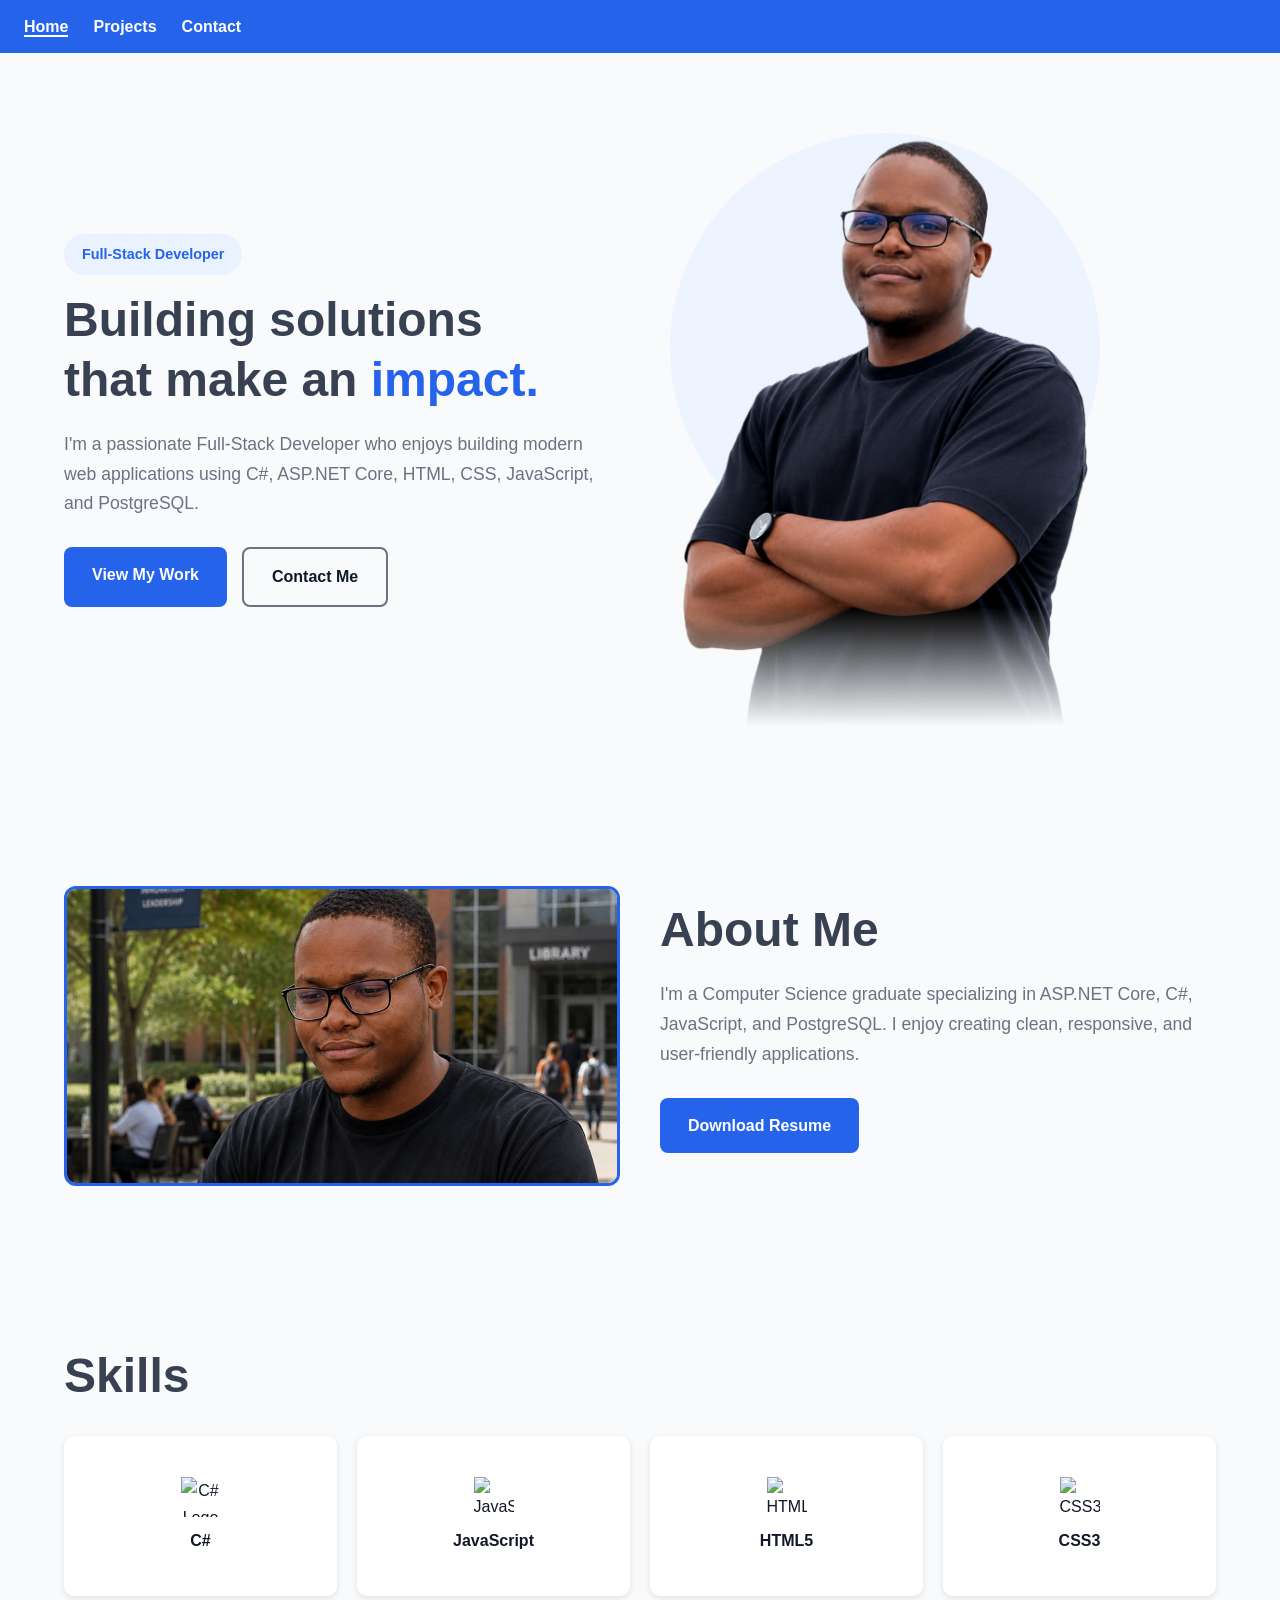
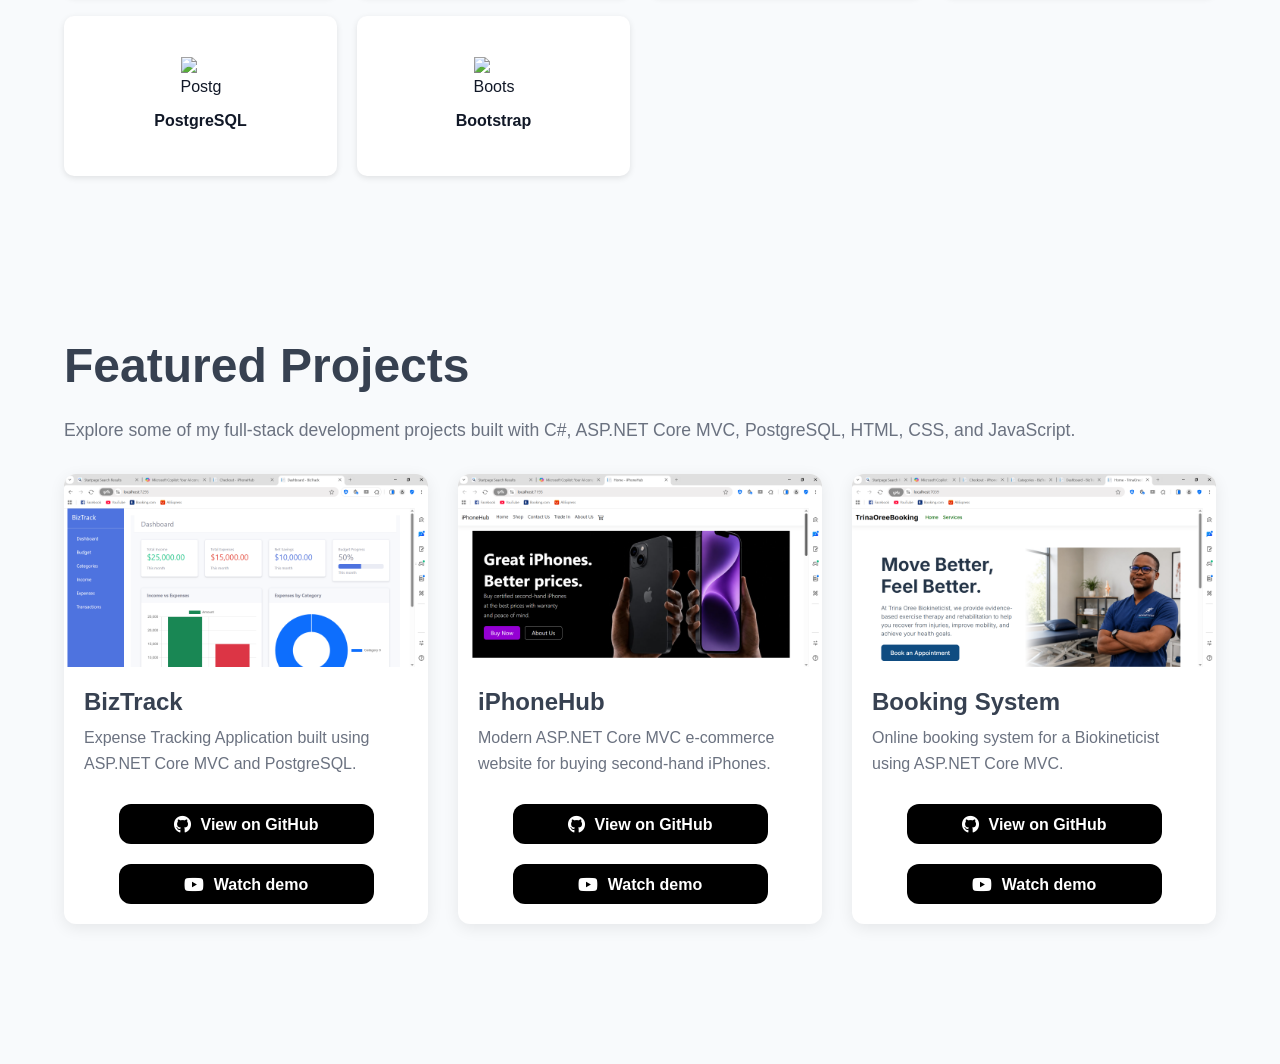
==== commit 3f77cc53: "Update index.html" ====
--- a/index.html
+++ b/index.html
@@ -3,7 +3,7 @@
 <nav>
     <ul class="nav-links">
         <li><a href="index.html" class="active">Home</a></li>
-        <li><a href="projects.html" class="active">Projects</a></li>
+        <li><a href="projects.html">Projects</a></li>
         <li><a href="contact.html">Contact</a></li>
     </ul>
 </nav>
